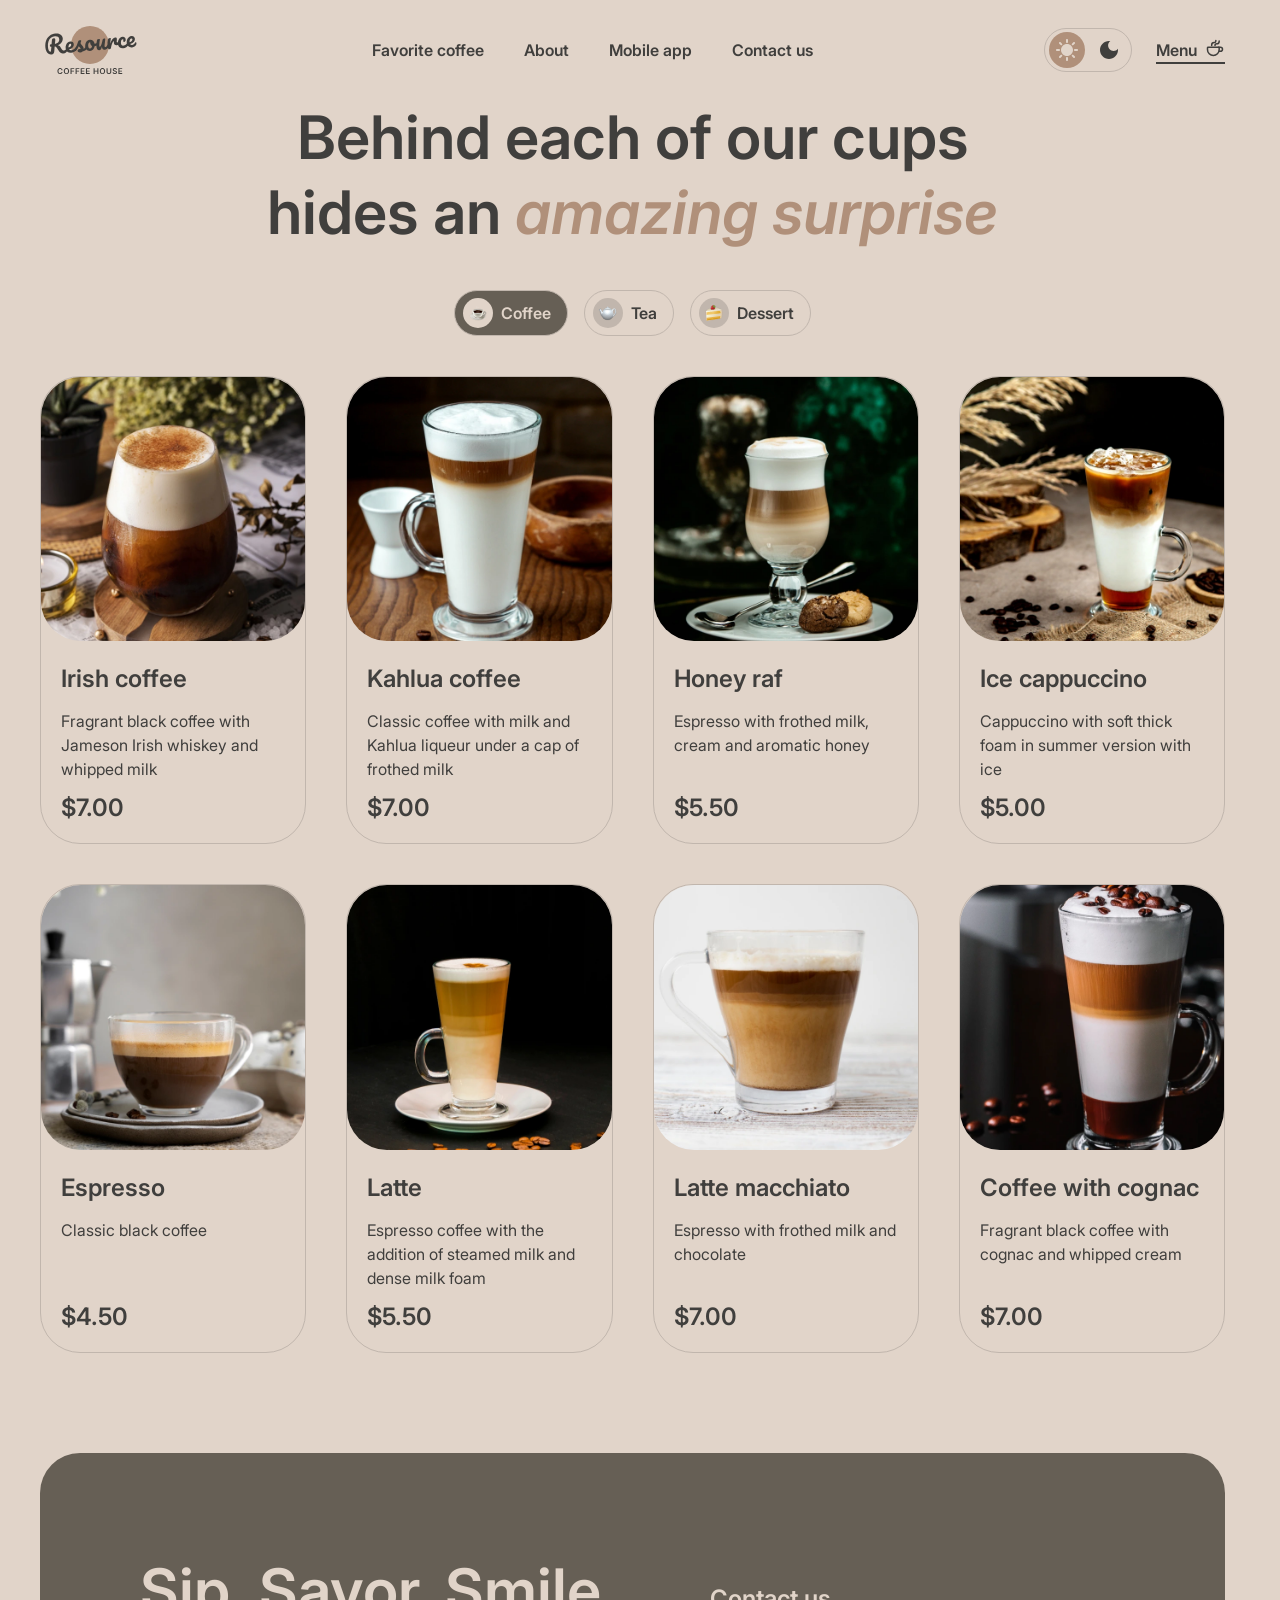
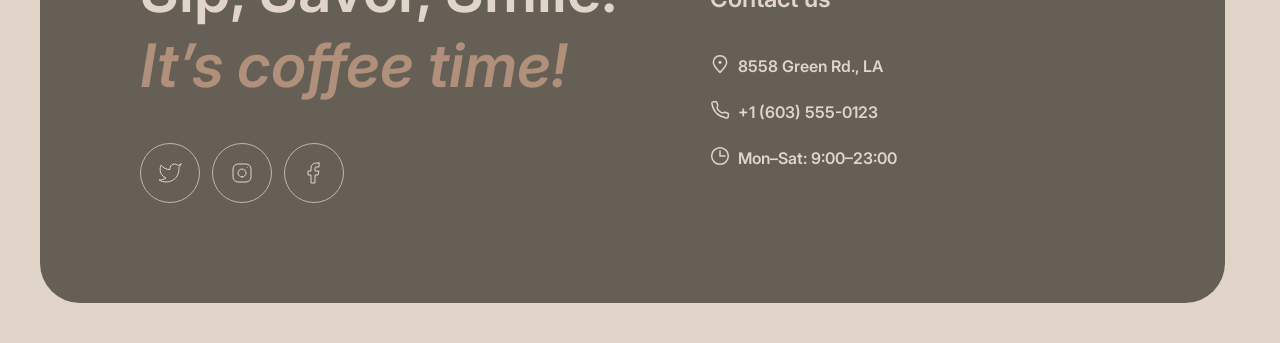
==== menu.html @ 597b16e3 "fix: fix the validator errors" ====
<!doctype html>
<html lang="en">
  <head>
    <meta charset="UTF-8" />
    <meta name="viewport" content="width=device-width, initial-scale=1.0" />
    <link rel="icon" href="images/favicon.svg">
    <link rel="stylesheet" href="css/styles.css" />
    <title>Coffee House</title>
    <script>
      if (localStorage.getItem("theme") === "dark") {
        document.documentElement.setAttribute("data-theme", "dark");
      }
    </script>
  </head>
  <body>
    <header class="header">
      <div class="header__inner container">
        <a class="header__logo-link logo" href="index.html">
          <img
            class="logo__img"
            src="images/logo.svg"
            alt="Coffee House Logo"
          />
          <img
            class="logo__img logo__img--dark"
            src="images/logo-dark.svg"
            alt="Coffee House Logo"
          />
        </a>
        <nav class="header__menu hidden-tablet">
          <ul class="header__menu-list">
            <li class="header__menu-item">
              <a class="header__menu-link" href="index.html#favorite-coffee"
                >Favorite coffee</a
              >
            </li>
            <li class="header__menu-item">
              <a class="header__menu-link" href="index.html#about">About</a>
            </li>
            <li class="header__menu-item">
              <a class="header__menu-link" href="index.html#mobile-app"
                >Mobile app</a
              >
            </li>
            <li class="header__menu-item">
              <a class="header__menu-link" href="index.html#contacts"
                >Contact us</a
              >
            </li>
          </ul>
        </nav>
        <div class="header__actions">
          <button
            class="header__theme-switch theme-switch"
            type="button"
            aria-label="Switch the color theme"
          >
            <span
              class="theme-switch__icon-wrapper theme-switch__icon-wrapper--sun"
            >
              <svg
                class="theme-switch__icon theme-switch__icon--sun"
                width="22"
                height="22"
                viewBox="0 0 22 22"
                fill="none"
              >
                <path
                  d="M10 3V1C10 0.45 10.45 0 11 0C11.55 0 12 0.45 12 1V3C12 3.55 11.55 4 11 4C10.45 4 10 3.55 10 3ZM17.36 6.05L18.77 4.63C19.16 4.24 19.16 3.61 18.77 3.22C18.38 2.83 17.75 2.83 17.36 3.22L15.95 4.64C15.56 5.03 15.56 5.66 15.95 6.05C16.34 6.44 16.97 6.44 17.36 6.05ZM21 10H19C18.45 10 18 10.45 18 11C18 11.55 18.45 12 19 12H21C21.55 12 22 11.55 22 11C22 10.45 21.55 10 21 10ZM11 18C10.45 18 10 18.45 10 19V21C10 21.55 10.45 22 11 22C11.55 22 12 21.55 12 21V19C12 18.45 11.55 18 11 18ZM4.64 6.05L3.22 4.64C2.83 4.25 2.83 3.61 3.22 3.23C3.61 2.85 4.25 2.84 4.63 3.23L6.04 4.64C6.43 5.03 6.43 5.67 6.04 6.05C5.65 6.43 5.02 6.44 4.64 6.05ZM15.95 15.95C15.56 16.34 15.56 16.98 15.95 17.36L17.36 18.77C17.75 19.16 18.39 19.16 18.77 18.77C19.16 18.38 19.16 17.74 18.77 17.36L17.36 15.95C16.98 15.56 16.34 15.56 15.95 15.95ZM1 12H3C3.55 12 4 11.55 4 11C4 10.45 3.55 10 3 10H1C0.45 10 0 10.45 0 11C0 11.55 0.45 12 1 12ZM4.64 18.78L6.05 17.37C6.44 16.98 6.44 16.34 6.05 15.96C5.66 15.58 5.02 15.57 4.64 15.96L3.23 17.37C2.84 17.76 2.84 18.4 3.23 18.78C3.61 19.17 4.25 19.17 4.64 18.78ZM11 5C7.69 5 5 7.69 5 11C5 14.31 7.69 17 11 17C14.31 17 17 14.31 17 11C17 7.69 14.31 5 11 5Z"
                  fill="#E1D4C9"
                />
              </svg>
            </span>
            <span
              class="theme-switch__icon-wrapper theme-switch__icon-wrapper--moon"
            >
              <svg
                class="theme-switch__icon theme-switch__icon--moon"
                width="18"
                height="18"
                viewBox="0 0 18 18"
                fill="none"
              >
                <path
                  d="M9 0C4.03 0 0 4.03 0 9C0 13.97 4.03 18 9 18C13.97 18 18 13.97 18 9C18 8.54 17.96 8.08 17.9 7.64C16.92 9.01 15.32 9.9 13.5 9.9C10.52 9.9 8.1 7.48 8.1 4.5C8.1 2.69 8.99 1.08 10.36 0.0999999C9.92 0.0399999 9.46 0 9 0Z"
                  fill="#403F3D"
                />
              </svg>
            </span>
          </button>
          <a
            class="header__menu-item header__menu-item--active header__catalog-link hidden-tablet"
            href="#"
            >Menu
            <svg
              class="header__catalog-icon"
              width="20"
              height="20"
              viewBox="0 0 20 20"
              fill="none"
            >
              <path
                d="M14.167 9.76667V11.6667C14.167 14.8883 11.5553 17.5 8.33366 17.5C5.112 17.5 2.50033 14.8883 2.50033 11.6667V9.76667C2.50033 9.4353 2.76896 9.16667 3.10033 9.16667H13.567C13.8984 9.16667 14.167 9.4353 14.167 9.76667Z"
                stroke="#403F3D"
                stroke-width="1.5"
                stroke-linecap="round"
                stroke-linejoin="round"
              />
              <path
                d="M10.0003 7.50008C10.0003 6.66675 10.5956 5.83341 11.786 5.83341C13.101 5.83341 14.167 4.76743 14.167 3.45246V2.91675"
                stroke="#403F3D"
                stroke-width="1.5"
                stroke-linecap="round"
                stroke-linejoin="round"
              />
              <path
                d="M6.66634 7.5V7.08333C6.66634 5.70262 7.78563 4.58333 9.16634 4.58333C10.0868 4.58333 10.833 3.83714 10.833 2.91667V2.5"
                stroke="#403F3D"
                stroke-width="1.5"
                stroke-linecap="round"
                stroke-linejoin="round"
              />
              <path
                d="M13.333 9.16675H15.4163C16.5669 9.16675 17.4997 10.0995 17.4997 11.2501C17.4997 12.4007 16.5669 13.3334 15.4163 13.3334H14.1663"
                stroke="#403F3D"
                stroke-width="1.5"
                stroke-linecap="round"
                stroke-linejoin="round"
              />
            </svg>
          </a>
          <button
            class="heading__burger-button burger-button visible-tablet"
            type="button"
            onclick="mobileOverlay.showModal()"
            aria-label="Open navigation menu"
          ></button>
        </div>
      </div>
    </header>
    <main class="content">
      <section class="menu">
        <div class="menu__inner container">
          <h1 class="menu__title visually-h2">
            Behind each of our cups hides an
            <span class="title-accent">amazing surprise</span>
          </h1>
          <div class="menu__tabs">
            <ul class="menu__tabs-list">
              <li class="menu__tabs-item">
                <button class="menu__tabs-tab menu__tabs-tab--active">
                  <span class="menu__tabs-tab-image-wrapper">
                    <img
                      src="images/icons/coffee.svg"
                      alt=""
                      width="20"
                      height="20"
                    />
                  </span>
                  Coffee
                </button>
              </li>
              <li class="menu__tabs-item">
                <button class="menu__tabs-tab">
                  <span class="menu__tabs-tab-image-wrapper">
                    <img
                      src="images/icons/teapot.svg"
                      alt=""
                      width="20"
                      height="20"
                    />
                  </span>
                  Tea
                </button>
              </li>
              <li class="menu__tabs-item">
                <button class="menu__tabs-tab">
                  <span class="menu__tabs-tab-image-wrapper">
                    <img
                      src="images/icons/cake.svg"
                      alt=""
                      width="20"
                      height="20"
                    />
                  </span>
                  Dessert
                </button>
              </li>
            </ul>
          </div>
          <div class="menu__catalog">
            <h2 class="visually-hidden">Catalog</h2>
            <ul class="menu__catalog-list">
              <li class="menu__catalog-item">
                <article class="catalog__card card">
                  <div class="card__img-wrapper">
                    <img
                      class="card__image"
                      src="images/catalog/coffee/coffee-1.webp"
                      alt="Irish coffee"
                      width="310"
                      height="310"
                    />
                  </div>
                  <div class="card__content">
                    <h3 class="card__title">Irish coffee</h3>
                    <p class="card__description">
                      Fragrant black coffee with Jameson Irish whiskey and
                      whipped milk
                    </p>
                    <div class="card__price">$7.00</div>
                  </div>
                </article>
              </li>
              <li class="menu__catalog-item">
                <article class="catalog__card card">
                  <div class="card__img-wrapper">
                    <img
                      class="card__image"
                      src="images/catalog/coffee/coffee-2.webp"
                      alt="Kahlua coffee"
                      width="310"
                      height="310"
                    />
                  </div>
                  <div class="card__content">
                    <h3 class="card__title">Kahlua coffee</h3>
                    <p class="card__description">
                      Classic coffee with milk and Kahlua liqueur under a cap of
                      frothed milk
                    </p>
                    <div class="card__price">$7.00</div>
                  </div>
                </article>
              </li>
              <li class="menu__catalog-item">
                <article class="catalog__card card">
                  <div class="card__img-wrapper">
                    <img
                      class="card__image"
                      src="images/catalog/coffee/coffee-3.webp"
                      alt="Honey raf"
                      width="310"
                      height="310"
                    />
                  </div>
                  <div class="card__content">
                    <h3 class="card__title">Honey raf</h3>
                    <p class="card__description">
                      Espresso with frothed milk, cream and aromatic honey
                    </p>
                    <div class="card__price">$5.50</div>
                  </div>
                </article>
              </li>
              <li class="menu__catalog-item">
                <article class="catalog__card card">
                  <div class="card__img-wrapper">
                    <img
                      class="card__image"
                      src="images/catalog/coffee/coffee-4.webp"
                      alt="Ice cappuccino"
                      width="310"
                      height="310"
                    />
                  </div>
                  <div class="card__content">
                    <h3 class="card__title">Ice cappuccino</h3>
                    <p class="card__description">
                      Cappuccino with soft thick foam in summer version with ice
                    </p>
                    <div class="card__price">$5.00</div>
                  </div>
                </article>
              </li>
              <li class="menu__catalog-item">
                <article class="catalog__card card">
                  <div class="card__img-wrapper">
                    <img
                      class="card__image"
                      src="images/catalog/coffee/coffee-5.webp"
                      alt="Espresso"
                      width="310"
                      height="310"
                    />
                  </div>
                  <div class="card__content">
                    <h3 class="card__title">Espresso</h3>
                    <p class="card__description">Classic black coffee</p>
                    <div class="card__price">$4.50</div>
                  </div>
                </article>
              </li>
              <li class="menu__catalog-item">
                <article class="catalog__card card">
                  <div class="card__img-wrapper">
                    <img
                      class="card__image"
                      src="images/catalog/coffee/coffee-6.webp"
                      alt="Latte"
                      width="310"
                      height="310"
                    />
                  </div>
                  <div class="card__content">
                    <h3 class="card__title">Latte</h3>
                    <p class="card__description">
                      Espresso coffee with the addition of steamed milk and
                      dense milk foam
                    </p>
                    <div class="card__price">$5.50</div>
                  </div>
                </article>
              </li>
              <li class="menu__catalog-item">
                <article class="catalog__card card">
                  <div class="card__img-wrapper">
                    <img
                      class="card__image"
                      src="images/catalog/coffee/coffee-7.webp"
                      alt="Latte macchiato"
                      width="310"
                      height="310"
                    />
                  </div>
                  <div class="card__content">
                    <h3 class="card__title">Latte macchiato</h3>
                    <p class="card__description">
                      Espresso with frothed milk and chocolate
                    </p>
                    <div class="card__price">$7.00</div>
                  </div>
                </article>
              </li>
              <li class="menu__catalog-item">
                <article class="catalog__card card">
                  <div class="card__img-wrapper">
                    <img
                      class="card__image"
                      src="images/catalog/coffee/coffee-8.webp"
                      alt="Coffee with cognac"
                      width="310"
                      height="310"
                    />
                  </div>
                  <div class="card__content">
                    <h3 class="card__title">Coffee with cognac</h3>
                    <p class="card__description">
                      Fragrant black coffee with cognac and whipped cream
                    </p>
                    <div class="card__price">$7.00</div>
                  </div>
                </article>
              </li>
            </ul>
            <button class="menu__catalog-refresh visible-tablet">
              <svg width="24" height="24" viewBox="0 0 24 24" fill="none">
                <path
                  d="M21.8883 13.5C21.1645 18.3113 17.013 22 12 22C6.47715 22 2 17.5228 2 12C2 6.47715 6.47715 2 12 2C16.1006 2 19.6248 4.46819 21.1679 8"
                  stroke="#403F3D"
                  stroke-linecap="round"
                  stroke-linejoin="round"
                />
                <path
                  d="M17 8H21.4C21.7314 8 22 7.73137 22 7.4V3"
                  stroke="#403F3D"
                  stroke-linecap="round"
                  stroke-linejoin="round"
                />
              </svg>
            </button>
          </div>
        </div>
      </section>
    </main>
    <footer class="footer" id="contacts">
      <div class="container">
        <div class="footer__inner">
          <div class="footer__body">
            <h2 class="footer__title">
              Sip, Savor, Smile.
              <span class="footer__title--accent">It’s coffee time!</span>
            </h2>
            <div class="footer__socials">
              <ul class="footer__socials-list">
                <li class="footer__socials-item">
                  <a class="footer__socials-link" href="#" aria-label="Twitter">
                    <svg width="24" height="24" viewBox="0 0 24 24" fill="none">
                      <path
                        d="M23 3.01006C23 3.01006 20.9821 4.20217 19.86 4.54006C19.2577 3.84757 18.4573 3.35675 17.567 3.13398C16.6767 2.91122 15.7395 2.96725 14.8821 3.29451C14.0247 3.62177 13.2884 4.20446 12.773 4.96377C12.2575 5.72309 11.9877 6.62239 12 7.54006V8.54006C10.2426 8.58562 8.50127 8.19587 6.93101 7.4055C5.36074 6.61513 4.01032 5.44869 3 4.01006C3 4.01006 -1 13.0101 8 17.0101C5.94053 18.408 3.48716 19.109 1 19.0101C10 24.0101 21 19.0101 21 7.51006C20.9991 7.23151 20.9723 6.95365 20.92 6.68006C21.9406 5.67355 23 3.01006 23 3.01006Z"
                        stroke="#E1D4C9"
                        stroke-linecap="round"
                        stroke-linejoin="round"
                      />
                    </svg>
                  </a>
                </li>
                <li class="footer__socials-item">
                  <a
                    class="footer__socials-link"
                    href="#"
                    aria-label="Instagramm"
                  >
                    <svg width="24" height="24" viewBox="0 0 24 24" fill="none">
                      <path
                        d="M12 16C14.2091 16 16 14.2091 16 12C16 9.79086 14.2091 8 12 8C9.79086 8 8 9.79086 8 12C8 14.2091 9.79086 16 12 16Z"
                        stroke="#E1D4C9"
                        stroke-linecap="round"
                        stroke-linejoin="round"
                      />
                      <path
                        d="M3 16V8C3 5.23858 5.23858 3 8 3H16C18.7614 3 21 5.23858 21 8V16C21 18.7614 18.7614 21 16 21H8C5.23858 21 3 18.7614 3 16Z"
                        stroke="#E1D4C9"
                      />
                      <path
                        d="M17.5 6.51L17.51 6.49889"
                        stroke="#E1D4C9"
                        stroke-linecap="round"
                        stroke-linejoin="round"
                      />
                    </svg>
                  </a>
                </li>
                <li class="footer__socials-item">
                  <a
                    class="footer__socials-link"
                    href="#"
                    aria-label="Facebook"
                  >
                    <svg width="24" height="24" viewBox="0 0 24 24" fill="none">
                      <path
                        d="M17 2H14C12.6739 2 11.4021 2.52678 10.4645 3.46447C9.52678 4.40215 9 5.67392 9 7V10H6V14H9V22H13V14H16L17 10H13V7C13 6.73478 13.1054 6.48043 13.2929 6.29289C13.4804 6.10536 13.7348 6 14 6H17V2Z"
                        stroke="#E1D4C9"
                        stroke-linecap="round"
                        stroke-linejoin="round"
                      />
                    </svg>
                  </a>
                </li>
              </ul>
            </div>
          </div>
          <div class="footer__contacts">
            <h2 class="footer__contacts-text">Contact us</h2>
            <address class="footer__contacts-adress">
              <ul class="footer__contacts-list">
                <li class="footer__contacts-item">
                  <a href="#" class="footer__contacts-link" target="_blank">
                    <svg width="20" height="20" viewBox="0 0 20 20" fill="none">
                      <path
                        d="M16.6663 8.33329C16.6663 12.0152 9.99967 18.3333 9.99967 18.3333C9.99967 18.3333 3.33301 12.0152 3.33301 8.33329C3.33301 4.65139 6.31778 1.66663 9.99967 1.66663C13.6816 1.66663 16.6663 4.65139 16.6663 8.33329Z"
                        stroke="#E1D4C9"
                        stroke-width="1.5"
                      />
                      <path
                        d="M10.0003 9.16667C10.4606 9.16667 10.8337 8.79357 10.8337 8.33333C10.8337 7.8731 10.4606 7.5 10.0003 7.5C9.54009 7.5 9.16699 7.8731 9.16699 8.33333C9.16699 8.79357 9.54009 9.16667 10.0003 9.16667Z"
                        fill="#E1D4C9"
                        stroke="#E1D4C9"
                        stroke-width="1.5"
                        stroke-linecap="round"
                        stroke-linejoin="round"
                      />
                    </svg>
                    <span>8558 Green Rd., LA</span>
                  </a>
                </li>
                <li class="footer__contacts-item">
                  <a href="telto:+16035550123" class="footer__contacts-link">
                    <svg width="20" height="20" viewBox="0 0 20 20" fill="none">
                      <path
                        d="M15.0984 12.2516L11.6665 12.9166C9.34845 11.7531 7.91654 10.4166 7.08321 8.33329L7.72483 4.89154L6.51197 1.66663L3.72946 1.66663C2.60191 1.66663 1.71466 2.59958 1.90108 3.71161C2.29888 6.08454 3.37231 10.0391 6.24987 12.9166C9.27338 15.9401 13.5661 17.3318 16.1378 17.9288C17.299 18.1983 18.3332 17.2908 18.3332 16.0988L18.3332 13.4843L15.0984 12.2516Z"
                        stroke="#E1D4C9"
                        stroke-width="1.5"
                        stroke-linecap="round"
                        stroke-linejoin="round"
                      />
                    </svg>
                    <span>+1 (603) 555-0123</span>
                  </a>
                </li>
                <li class="footer__contacts-item">
                  <div class="footer__contacts-shedule">
                    <svg width="20" height="20" viewBox="0 0 20 20" fill="none">
                      <g clip-path="url(#clip0_217_1736)">
                        <path
                          d="M10 5L10 10L15 10"
                          stroke="#E1D4C9"
                          stroke-width="1.5"
                          stroke-linecap="round"
                          stroke-linejoin="round"
                        />
                        <path
                          d="M10.0003 18.3333C14.6027 18.3333 18.3337 14.6023 18.3337 9.99996C18.3337 5.39759 14.6027 1.66663 10.0003 1.66663C5.39795 1.66663 1.66699 5.39759 1.66699 9.99996C1.66699 14.6023 5.39795 18.3333 10.0003 18.3333Z"
                          stroke="#E1D4C9"
                          stroke-width="1.5"
                          stroke-linecap="round"
                          stroke-linejoin="round"
                        />
                      </g>
                      <defs>
                        <clipPath id="clip0_217_1736">
                          <rect width="20" height="20" fill="white" />
                        </clipPath>
                      </defs>
                    </svg>
                    <time datetime="Mo-Sa 9:00-23:00">Mon–Sat: 9:00–23:00</time>
                  </div>
                </li>
              </ul>
            </address>
          </div>
        </div>
      </div>
    </footer>
    <dialog class="mobile-overlay visible-tablet" id="mobileOverlay">
      <header class="mobile-overlay__header">
        <a class="mobile-overlay__logo-link logo" href="#">
          <img
            class="logo__img"
            src="images/logo.svg"
            alt="Coffee House Logo"
          />
          <img
            class="logo__img logo__img--dark"
            src="images/logo-dark.svg"
            alt="Coffee House Logo"
          />
        </a>
        <div class="mobile-overlay__actions">
          <button
            class="mobile-overlay__theme-switch theme-switch"
            type="button"
            aria-label="Switch the color theme"
          >
            <span
              class="theme-switch__icon-wrapper theme-switch__icon-wrapper--sun"
            >
              <svg
                class="theme-switch__icon theme-switch__icon--sun"
                width="22"
                height="22"
                viewBox="0 0 22 22"
                fill="none"
              >
                <path
                  d="M10 3V1C10 0.45 10.45 0 11 0C11.55 0 12 0.45 12 1V3C12 3.55 11.55 4 11 4C10.45 4 10 3.55 10 3ZM17.36 6.05L18.77 4.63C19.16 4.24 19.16 3.61 18.77 3.22C18.38 2.83 17.75 2.83 17.36 3.22L15.95 4.64C15.56 5.03 15.56 5.66 15.95 6.05C16.34 6.44 16.97 6.44 17.36 6.05ZM21 10H19C18.45 10 18 10.45 18 11C18 11.55 18.45 12 19 12H21C21.55 12 22 11.55 22 11C22 10.45 21.55 10 21 10ZM11 18C10.45 18 10 18.45 10 19V21C10 21.55 10.45 22 11 22C11.55 22 12 21.55 12 21V19C12 18.45 11.55 18 11 18ZM4.64 6.05L3.22 4.64C2.83 4.25 2.83 3.61 3.22 3.23C3.61 2.85 4.25 2.84 4.63 3.23L6.04 4.64C6.43 5.03 6.43 5.67 6.04 6.05C5.65 6.43 5.02 6.44 4.64 6.05ZM15.95 15.95C15.56 16.34 15.56 16.98 15.95 17.36L17.36 18.77C17.75 19.16 18.39 19.16 18.77 18.77C19.16 18.38 19.16 17.74 18.77 17.36L17.36 15.95C16.98 15.56 16.34 15.56 15.95 15.95ZM1 12H3C3.55 12 4 11.55 4 11C4 10.45 3.55 10 3 10H1C0.45 10 0 10.45 0 11C0 11.55 0.45 12 1 12ZM4.64 18.78L6.05 17.37C6.44 16.98 6.44 16.34 6.05 15.96C5.66 15.58 5.02 15.57 4.64 15.96L3.23 17.37C2.84 17.76 2.84 18.4 3.23 18.78C3.61 19.17 4.25 19.17 4.64 18.78ZM11 5C7.69 5 5 7.69 5 11C5 14.31 7.69 17 11 17C14.31 17 17 14.31 17 11C17 7.69 14.31 5 11 5Z"
                  fill="#E1D4C9"
                />
              </svg>
            </span>
            <span
              class="theme-switch__icon-wrapper theme-switch__icon-wrapper--moon"
            >
              <svg
                class="theme-switch__icon theme-switch__icon--moon"
                width="18"
                height="18"
                viewBox="0 0 18 18"
                fill="none"
              >
                <path
                  d="M9 0C4.03 0 0 4.03 0 9C0 13.97 4.03 18 9 18C13.97 18 18 13.97 18 9C18 8.54 17.96 8.08 17.9 7.64C16.92 9.01 15.32 9.9 13.5 9.9C10.52 9.9 8.1 7.48 8.1 4.5C8.1 2.69 8.99 1.08 10.36 0.0999999C9.92 0.0399999 9.46 0 9 0Z"
                  fill="#403F3D"
                />
              </svg>
            </span>
          </button>
          <form class="mobile-overlay__close-button-wrapper" method="dialog">
            <button
              class="mobile-overlay__close-button"
              type="submit"
              aria-label="Close navigation menu"
            ></button>
          </form>
        </div>
      </header>
      <div class="mobile-overlay__body">
        <nav class="mobile-overlay__menu">
          <ul class="mobile-overlay__menu-list">
            <li class="mobile-overlay__menu-item">
              <a class="mobile-overlay__menu-link" href="#favorite-coffee"
                >Favorite coffee</a
              >
            </li>
            <li class="mobile-overlay__menu-item">
              <a class="mobile-overlay__menu-link" href="#about">About</a>
            </li>
            <li class="mobile-overlay__menu-item">
              <a class="mobile-overlay__menu-link" href="#mobile-app"
                >Mobile app</a
              >
            </li>
            <li class="mobile-overlay__menu-item">
              <a class="mobile-overlay__menu-link" href="#contacts"
                >Contact us</a
              >
            </li>
            <li class="mobile-overlay__menu-item">
              <a class="mobile-overlay__menu-link" href="menu.html"
                >Menu
                <svg width="40" height="40" viewBox="0 0 40 40" fill="none">
                  <path
                    d="M28.3335 18.9333V25C28.3335 30.5228 23.8563 35 18.3335 35H15.0002C9.47731 35 5.00016 30.5228 5.00016 25V18.9333C5.00016 18.602 5.26879 18.3333 5.60016 18.3333H27.7335C28.0649 18.3333 28.3335 18.602 28.3335 18.9333Z"
                    stroke="#403F3D"
                    stroke-width="2"
                    stroke-linecap="round"
                    stroke-linejoin="round"
                  />
                  <path
                    d="M20.0002 15C20.0002 13.3334 21.1906 11.6667 23.5716 11.6667C24.0921 11.6667 24.7139 11.6667 25.3335 11.6667C26.9904 11.6667 28.3335 10.3236 28.3335 8.66671V5.83337"
                    stroke="#403F3D"
                    stroke-width="2"
                    stroke-linecap="round"
                    stroke-linejoin="round"
                  />
                  <path
                    d="M13.3332 15V12.1667C13.3332 10.5098 14.6763 9.16667 16.3332 9.16667H19.6665C20.7711 9.16667 21.6665 8.27124 21.6665 7.16667V5"
                    stroke="#403F3D"
                    stroke-width="2"
                    stroke-linecap="round"
                    stroke-linejoin="round"
                  />
                  <path
                    d="M26.6665 18.3334H30.8332C33.1344 18.3334 34.9998 20.1989 34.9998 22.5C34.9998 24.8012 33.1344 26.6667 30.8332 26.6667H28.3332"
                    stroke="#403F3D"
                    stroke-width="2"
                    stroke-linecap="round"
                    stroke-linejoin="round"
                  />
                </svg>
              </a>
            </li>
          </ul>
        </nav>
      </div>
    </dialog>
    <script src="index.js"></script>
  </body>
</html>
---- css/styles.css ----
@charset "UTF-8";
/**
  Нормализация блочной модели
 */
*,
::before,
::after {
  box-sizing: border-box;
}

/**
  Убираем внутренние отступы слева тегам списков,
  у которых есть атрибут class
 */
:where(ul, ol):where([class]) {
  padding-left: 0;
}

/**
  Убираем внешние отступы body и двум другим тегам,
  у которых есть атрибут class
 */
body,
:where(blockquote, figure, fieldset):where([class]) {
  margin: 0;
}

/**
  Убираем внешние отступы вертикали нужным тегам,
  у которых есть атрибут class
 */
:where(h1, h2, h3, h4, h5, h6, p, ul, ol, dl):where([class]) {
  margin-block: 0;
}

:where(dd[class]) {
  margin-left: 0;
}

:where(fieldset[class]) {
  padding: 0;
  border: none;
}

/**
  Убираем стандартный маркер маркированному списку,
  у которого есть атрибут class
 */
:where(ul[class]) {
  list-style: none;
}

:where(address[class]) {
  font-style: normal;
}

/**
  Обнуляем вертикальные внешние отступы параграфа,
  объявляем локальную переменную для внешнего отступа вниз,
  чтобы избежать взаимодействие с более сложным селектором
 */
p {
  --paragraphMarginBottom: 24px;
  margin-block: 0;
}

/**
  Внешний отступ вниз для параграфа без атрибута class,
  который расположен не последним среди своих соседних элементов
 */
p:where(:not([class]):not(:last-child)) {
  margin-bottom: var(--paragraphMarginBottom);
}

/**
  Упрощаем работу с изображениями и видео
 */
img,
video {
  display: block;
  max-width: 100%;
  height: auto;
}

/**
  Наследуем свойства шрифт для полей ввода
 */
input,
textarea,
select,
button {
  font: inherit;
}

html {
  /**
    Пригодится в большинстве ситуаций
    (когда, например, нужно будет "прижать" футер к низу сайта)
   */
  height: 100%;
  /**
    Убираем скачок интерфейса по горизонтали
    при появлении / исчезновении скроллбара
   */
  scrollbar-gutter: stable;
  /**
    Плавный скролл
   */
  scroll-behavior: smooth;
}

body {
  /**
    Пригодится в большинстве ситуаций
    (когда, например, нужно будет "прижать" футер к низу сайта)
   */
  min-height: 100%;
  /**
    Унифицированный интерлиньяж
   */
  line-height: 1.5;
}

/**
  Нормализация высоты элемента ссылки при его инспектировании в DevTools
 */
a:where([class]) {
  display: inline-flex;
}

/**
  Курсор-рука при наведении на элемент
 */
button,
label {
  cursor: pointer;
}

/**
  Убирает серую подсветку при тапе на мобильных устройствах (iOS/Android)
 */
button {
  -webkit-tap-highlight-color: transparent;
}

/**
  Приводим к единому цвету svg-элементы
  (за исключением тех, у которых уже указан
  атрибут fill со значением 'none' или начинается с 'url')
 */
:where([fill]:not([fill=none], [fill^=url])) {
  fill: currentColor;
}

/**
  Приводим к единому цвету svg-элементы
  (за исключением тех, у которых уже указан
  атрибут stroke со значением 'none')
 */
:where([stroke]:not([stroke=none], [stroke^=url])) {
  stroke: currentColor;
}

/**
  Чиним баг задержки смены цвета при взаимодействии с svg-элементами
 */
svg * {
  transition-property: fill, stroke;
}

/**
  Приведение рамок таблиц в классический 'collapse' вид
 */
:where(table) {
  border-collapse: collapse;
  border-color: currentColor;
}

/**
  Удаляем все анимации и переходы для людей,
  которые предпочитают их не использовать
 */
@media (prefers-reduced-motion: reduce) {
  *,
  ::before,
  ::after {
    animation-duration: 0.01ms !important;
    animation-iteration-count: 1 !important;
    transition-duration: 0.01ms !important;
    scroll-behavior: auto !important;
  }
}
@font-face {
  font-family: "Inter";
  src: url(../fonts/Inter_24pt-Regular.woff2) format(woff2);
  font-weight: 400;
  font-style: normal;
  font-display: swap;
}
@font-face {
  font-family: "Inter";
  src: url(../fonts/Inter_24pt-SemiBold.woff2) format(woff2);
  font-weight: 600;
  font-style: normal;
  font-display: swap;
}
@font-face {
  font-family: "Inter";
  src: url(../fonts/Inter_24pt-SemiBoldItalic.woff2) format(woff2);
  font-weight: 600;
  font-style: italic;
}
:root {
  --text-primary: #403f3d;
  --text-inverse: #E1D4C9;
  --text-accent: #B0907A;
  --background-page: #e1d4c9;
  --background-container: #665f55;
  --background-overlay: rgba(64, 63, 61, 0.8);
  --border-primary: #c1b6ad;
  --border-inverse: #665f55;
  --font-family-base: "Inter", sans-serif;
  --container-width: 90rem;
  --container-padding-x: 2.5rem;
  --section-padding-y: 6.25rem;
  --transition-duration: 0.2s;
}
@media (max-width: 48rem) {
  :root {
    --container-padding-x: 1rem;
  }
}

:root[data-theme=dark] {
  --text-primary: #e1d4c9;
  --text-inverse: #e1d4c9;
  --text-accent: #b0907a;
  --background-page: #292826;
  --background-container: #403f3d;
  --background-overlay: rgba(41, 40, 38, 0.8);
  --border-primary: #665f55;
  --border-inverse: #c1b6ad;
}

body {
  font-family: var(--font-family-base);
  font-size: 1rem;
  font-weight: 400;
  line-height: 1.5;
  color: var(--text-primary);
  background-color: var(--background-page);
}

button,
a,
input,
textarea,
svg * {
  transition-duration: var(--transition-duration);
}

a,
button {
  font-weight: 600;
}

a {
  color: inherit;
  text-decoration: none;
}

h1,
h2,
h3 {
  font-weight: 600;
}

h1 {
  font-size: 4.5rem;
  line-height: 105%;
}
@media (max-width: 48rem) {
  h1 {
    font-size: clamp(2.625rem, 0.7886597938rem + 7.7319587629vw, 4.5rem);
    line-height: 115%;
  }
}

h2 {
  font-size: 3.75rem;
  line-height: 125%;
}
@media (max-width: 48rem) {
  h2 {
    font-size: clamp(2rem, 0.2860824742rem + 7.2164948454vw, 3.75rem);
  }
}

h3 {
  font-size: 1.5rem;
}

.title-accent {
  font-style: italic;
  color: var(--text-accent);
}

.price {
  font-weight: 600;
  font-size: 24px;
  line-height: 125%;
  color: var(--text-primary);
}

.visually-h2 {
  font-size: 3.75rem;
  line-height: 125%;
}
@media (max-width: 48rem) {
  .visually-h2 {
    font-size: clamp(2rem, 0.2860824742rem + 7.2164948454vw, 3.75rem);
  }
}

.container {
  max-width: var(--container-width);
  padding-inline: var(--container-padding-x);
  margin-inline: auto;
}

.visually-hidden {
  position: absolute !important;
  width: 1px !important;
  height: 1px !important;
  margin: -1px !important;
  border: 0 !important;
  padding: 0 !important;
  white-space: nowrap !important;
  clip-path: inset(100%) !important;
  clip: rect(0 0 0 0) !important;
  overflow: hidden !important;
}

@media (max-width: 63.9375rem) {
  .hidden-tablet {
    display: none !important;
  }
}

@media (min-width: 64rem) {
  .visible-tablet {
    display: none !important;
  }
}

@media (max-width: 48rem) {
  .hidden-mobile {
    display: none !important;
  }
}

.logo__img--dark {
  display: none;
}
:root[data-theme=dark] .logo__img {
  display: none;
}
:root[data-theme=dark] .logo__img--dark {
  display: block;
}

.theme-switch {
  width: 5.5rem;
  height: 2.75rem;
  display: flex;
  justify-content: space-between;
  align-items: center;
  border: 1px solid var(--border-primary);
  border-radius: 100px;
  padding: 4px;
  background-color: var(--background-page);
}
.theme-switch__icon-wrapper {
  display: inline-flex;
  justify-content: center;
  align-items: center;
  width: 2.25rem;
  aspect-ratio: 1;
  border-radius: 50%;
  transition-duration: var(--transition-duration);
}
.theme-switch__icon-wrapper--sun {
  background-color: var(--text-accent);
  color: var(--text-inverse);
}
.theme-switch__icon-wrapper--moon {
  background-color: transparent;
  color: var(--text-primary);
}
@media (hover: hover) {
  .theme-switch:hover .theme-switch__icon-wrapper--moon {
    background-color: var(--border-inverse);
    color: var(--text-inverse);
  }
}
@media (hover: none) {
  .theme-switch:active .theme-switch__icon-wrapper--moon {
    background-color: var(--border-inverse);
    color: var(--text-inverse);
  }
}
:root[data-theme=dark] .theme-switch__icon-wrapper--sun {
  background-color: transparent;
}
:root[data-theme=dark] .theme-switch__icon-wrapper--moon {
  background-color: var(--text-accent);
}
@media (hover: hover) {
  :root[data-theme=dark] .theme-switch:hover .theme-switch__icon-wrapper--sun {
    background-color: var(--border-inverse);
    color: var(--background-overlay);
  }
  :root[data-theme=dark] .theme-switch:hover .theme-switch__icon-wrapper--moon {
    background-color: var(--text-accent);
  }
}
@media (hover: none) {
  :root[data-theme=dark] .theme-switch:active .theme-switch__icon-wrapper--sun {
    background-color: var(--border-inverse);
    color: var(--background-overlay);
  }
  :root[data-theme=dark] .theme-switch:active .theme-switch__icon-wrapper--moon {
    background-color: var(--text-accent);
  }
}

.burger-button {
  position: relative;
  width: 2.75rem;
  aspect-ratio: 1;
  border: 1px solid var(--background-container);
  border-radius: 50%;
  background-color: transparent;
}
.burger-button::before, .burger-button::after {
  content: "";
  position: absolute;
  left: 50%;
  transform: translateX(-50%);
  width: 1.125rem;
  height: 2px;
  background-color: var(--text-primary);
  border-radius: 5px;
}
.burger-button::before {
  top: 1rem;
}
.burger-button::after {
  bottom: 1rem;
}

.header {
  padding-bottom: 1.25rem;
}
.header__inner {
  padding-top: 1.25rem;
  display: flex;
  justify-content: space-between;
  align-items: center;
  -moz-column-gap: 2.5rem;
       column-gap: 2.5rem;
}
.header__menu-list {
  display: flex;
  align-items: center;
  -moz-column-gap: 2.5rem;
       column-gap: 2.5rem;
}
.header__menu-item {
  position: relative;
}
.header__menu-item::before {
  content: "";
  position: absolute;
  bottom: -2px;
  left: 0;
  height: 2px;
  width: 0%;
  background-color: currentColor;
  transition-duration: var(--transition-duration);
}
@media (hover: hover) {
  .header__menu-item:hover::before {
    width: 100%;
  }
}
@media (hover: none) {
  .header__menu-item:active::before {
    width: 100%;
  }
}
.header__menu-item--active::before {
  width: 100%;
}
.header__actions {
  display: flex;
  align-items: center;
  -moz-column-gap: 1.5rem;
       column-gap: 1.5rem;
}
.header__catalog-link {
  display: inline-flex;
  align-items: flex-start;
  -moz-column-gap: 0.5rem;
       column-gap: 0.5rem;
}

.mobile-overlay {
  margin: 0;
  padding: 1.25rem var(--container-padding-x);
  border: none;
  max-width: 100%;
  max-height: 100%;
  width: 100%;
  height: 100%;
  background-color: var(--background-page);
}
.mobile-overlay__header {
  display: flex;
  align-items: center;
  justify-content: space-between;
}
.mobile-overlay__actions {
  display: inline-flex;
  align-items: center;
  -moz-column-gap: 1.5rem;
       column-gap: 1.5rem;
}
.mobile-overlay__close-button-wrapper {
  display: inline-flex;
}
.mobile-overlay__close-button {
  position: relative;
  width: 2.75rem;
  aspect-ratio: 1;
  border: 1px solid var(--background-container);
  border-radius: 50%;
  background-color: transparent;
}
.mobile-overlay__close-button::before, .mobile-overlay__close-button::after {
  position: absolute;
  top: 50%;
  left: 50%;
  translate: -50% -50%;
  content: "";
  width: 1.125rem;
  height: 2px;
  border-radius: 5px;
  background-color: var(--text-primary);
}
.mobile-overlay__close-button::before {
  rotate: 45deg;
}
.mobile-overlay__close-button::after {
  rotate: -45deg;
}
.mobile-overlay__menu-list {
  height: 80vh;
  display: flex;
  flex-direction: column;
  justify-content: center;
  align-items: center;
  row-gap: 3.75rem;
}
.mobile-overlay__menu-item:last-child {
  padding-top: 2.5rem;
}
.mobile-overlay__menu-item:last-child a {
  display: inline-flex;
  align-items: center;
  -moz-column-gap: 1rem;
       column-gap: 1rem;
}
.mobile-overlay__menu-link {
  font-weight: 600;
  font-size: 32px;
  line-height: 125%;
  text-align: center;
  color: var(--text-primary);
}

.card {
  height: 100%;
  display: flex;
  flex-direction: column;
  border: 1px solid var(--border-primary);
  border-radius: 40px;
}
.card__img-wrapper {
  border-radius: 2.5rem;
  overflow: hidden;
}
.card__image {
  scale: 110%;
  -o-object-fit: cover;
     object-fit: cover;
  transition-duration: var(--transition-duration);
}
.card__content {
  flex-grow: 1;
  max-width: 16.875rem;
  padding: 1.25rem;
  display: flex;
  flex-direction: column;
  align-items: start;
  row-gap: 0.75rem;
}
.card__price {
  margin-top: auto;
  font-weight: 600;
  font-size: 24px;
  line-height: 125%;
}
@media (hover: hover) {
  .card:hover .card__image {
    scale: 100%;
  }
}
@media (hover: none) {
  .card:active .card__image {
    scale: 100%;
  }
}

.hero {
  margin-bottom: var(--section-padding-y);
}
.hero__inner {
  position: relative;
  max-width: 85rem;
  height: 40.25rem;
  padding: 6.25rem;
}
@media (max-width: 63.9375rem) {
  .hero__inner {
    padding-inline: 3.75rem 0;
  }
}
@media (max-width: 48rem) {
  .hero__inner {
    height: 34.5rem;
    padding: 3.75rem 1rem;
  }
}
.hero__content {
  max-width: 33.125rem;
  display: flex;
  flex-direction: column;
  row-gap: 2.5rem;
  align-items: start;
}
.hero__content-title {
  font-style: italic;
  color: var(--text-inverse);
}
.hero__content-accent-word {
  color: var(--text-accent);
}
.hero__content-description {
  color: var(--text-inverse);
}
.hero__button {
  display: inline-flex;
  justify-content: center;
  align-items: center;
  min-width: 12.5rem;
  min-height: 4rem;
  background-color: var(--text-inverse);
  border-radius: 100px;
  color: #2d2d2d;
}
.hero__video {
  position: absolute;
  max-width: 100%;
  height: 100%;
  -o-object-fit: cover;
     object-fit: cover;
  top: 0;
  left: 0;
  z-index: -2;
  border-radius: 40px;
}

.slider {
  margin-bottom: var(--section-padding-y);
}
.slider__inner {
  display: flex;
  flex-direction: column;
  align-items: center;
  row-gap: 2.5rem;
  text-align: center;
}
.slider__row {
  width: 100%;
  display: flex;
  justify-content: space-between;
  align-items: center;
  align-items: center;
}
@media (max-width: 48rem) {
  .slider__row {
    display: contents;
  }
}
.slider__slide {
  display: flex;
  flex-direction: column;
  row-gap: 1.25rem;
  align-items: center;
}
.slider__slide-content {
  max-width: 30rem;
  display: flex;
  flex-direction: column;
  align-items: center;
  row-gap: 1rem;
}
.slider__button {
  display: inline-flex;
  justify-content: center;
  align-items: center;
  width: 3.75rem;
  aspect-ratio: 1;
  border: 1px solid var(--border-inverse);
  border-radius: 50%;
  background-color: transparent;
  color: inherit;
  transition-duration: var(--transition-duration);
}
@media (hover: hover) {
  .slider__button:hover {
    background-color: var(--background-container);
    color: var(--text-inverse);
  }
}
@media (hover: none) {
  .slider__button:active {
    background-color: var(--background-container);
    color: var(--text-inverse);
  }
}
.slider__pagination {
  display: flex;
  -moz-column-gap: 0.75rem;
       column-gap: 0.75rem;
}
.slider__indicator {
  width: 2.5rem;
  height: 0.25rem;
  border-radius: 5px;
  background-color: var(--border-primary);
  transition-duration: var(--transition-duration);
}
.slider__indicator--active {
  background-color: var(--border-inverse);
}

.about {
  margin-bottom: var(--section-padding-y);
}
.about__inner {
  display: flex;
  flex-direction: column;
  row-gap: 2.5rem;
}
.about__gallery {
  display: flex;
  gap: 2.5rem;
}
@media (max-width: 63.9375rem) {
  .about__gallery {
    flex-direction: column;
    align-items: center;
  }
}
.about__column {
  display: flex;
  flex-direction: column;
  row-gap: 2.5rem;
}
.about__image-wrapper {
  max-width: 41.25rem;
  height: 26.875rem;
  border-radius: 1.25rem;
  overflow: hidden;
}
.about__image-wrapper--large {
  height: 36.875rem;
}
@media (hover: hover) {
  .about__image-wrapper:hover .about__image {
    scale: 100%;
  }
}
@media (hover: none) {
  .about__image-wrapper:active .about__image {
    scale: 100%;
  }
}
.about__image {
  height: 100%;
  -o-object-fit: cover;
     object-fit: cover;
  scale: 110%;
  transition-duration: var(--transition-duration);
}

.mobile-app {
  margin-bottom: var(--section-padding-y);
}
.mobile-app__inner {
  display: flex;
  justify-content: space-between;
  align-items: center;
  -moz-column-gap: 2.5rem;
       column-gap: 2.5rem;
}
@media (max-width: 63.9375rem) {
  .mobile-app__inner {
    row-gap: 6.25rem;
    flex-direction: column;
  }
}
.mobile-app__body {
  max-width: 36.25rem;
  display: flex;
  flex-direction: column;
  row-gap: 2.5rem;
}
.mobile-app__actions {
  display: flex;
  gap: 1.25rem;
}
@media (max-width: 48rem) {
  .mobile-app__actions {
    flex-direction: column;
    align-items: start;
  }
}
.mobile-app__button {
  min-width: 12.5rem;
  height: 4rem;
  border: 1px solid var(--border-inverse);
  border-radius: 6.25rem;
  padding-inline: 1.25rem;
  display: flex;
  align-items: center;
  -moz-column-gap: 0.5rem;
       column-gap: 0.5rem;
}
.mobile-app__button-content {
  display: flex;
  flex-direction: column;
  row-gap: 0.125rem;
}
.mobile-app__button-caption {
  font-size: 10px;
  line-height: 140%;
}
@media (hover: hover) {
  .mobile-app__button:hover {
    background-color: var(--background-container);
    color: var(--text-inverse);
  }
}
@media (hover: none) {
  .mobile-app__button:active {
    background-color: var(--background-container);
    color: var(--text-inverse);
  }
}
.mobile-app__image {
  min-width: 0;
  background-color: transparent;
}

.footer {
  padding-bottom: 2.5rem;
}
.footer__inner {
  display: flex;
  -moz-column-gap: 6.25rem;
       column-gap: 6.25rem;
  align-items: center;
  padding: 6.25rem;
  border-radius: 2.5rem;
  background-color: var(--background-container);
}
@media (max-width: 90rem) {
  .footer__inner {
    -moz-column-gap: 2.5rem;
         column-gap: 2.5rem;
  }
}
@media (max-width: 63.9375rem) {
  .footer__inner {
    padding-inline: 3.75rem;
    flex-direction: column;
    align-items: start;
    row-gap: 6.25rem;
  }
}
@media (max-width: 48rem) {
  .footer__inner {
    padding: 3.75rem 1rem;
    row-gap: 2.5rem;
  }
}
.footer__body {
  max-width: 33.125rem;
  display: flex;
  flex-direction: column;
  row-gap: 2.5rem;
}
.footer__title {
  color: var(--text-inverse);
}
.footer__title--accent {
  font-style: italic;
  color: var(--text-accent);
}
.footer__socials-list {
  display: flex;
  -moz-column-gap: 0.75rem;
       column-gap: 0.75rem;
}
.footer__socials-link {
  display: inline-flex;
  justify-content: center;
  align-items: center;
  width: 3.75rem;
  aspect-ratio: 1;
  border: 1px solid var(--border-primary);
  border-radius: 100px;
  color: var(--text-inverse);
}
@media (hover: hover) {
  .footer__socials-link:hover {
    background-color: var(--background-page);
    color: var(--text-primary);
    border-color: var(--background-page);
  }
}
@media (hover: none) {
  .footer__socials-link:active {
    background-color: var(--background-page);
    color: var(--text-primary);
    border-color: var(--background-page);
  }
}
.footer__contacts {
  display: flex;
  flex-direction: column;
  row-gap: 2.5rem;
  color: var(--text-inverse);
}
.footer__contacts-text {
  font-size: 1.5rem;
}
.footer__contacts-list {
  display: flex;
  flex-direction: column;
  align-items: start;
  row-gap: 1.25rem;
}
.footer__contacts-link, .footer__contacts-shedule {
  position: relative;
  display: inline-flex;
  align-items: start;
  -moz-column-gap: 0.5rem;
       column-gap: 0.5rem;
  font-weight: 600;
}
.footer__contacts-link::before {
  content: "";
  position: absolute;
  bottom: -2px;
  left: 0;
  height: 2px;
  width: 0%;
  background-color: currentColor;
  transition-duration: var(--transition-duration);
}
@media (hover: hover) {
  .footer__contacts-link:hover::before {
    width: 100%;
  }
}
@media (hover: none) {
  .footer__contacts-link:active::before {
    width: 100%;
  }
}

.menu {
  margin-bottom: 6.25rem;
}
.menu__inner {
  display: flex;
  flex-direction: column;
  align-items: center;
  row-gap: 2.5rem;
}
.menu__title {
  max-width: 50rem;
  text-align: center;
}
.menu__tabs-list {
  display: flex;
  -moz-column-gap: 1rem;
       column-gap: 1rem;
}
@media (max-width: 48rem) {
  .menu__tabs-list {
    -moz-column-gap: 0.5rem;
         column-gap: 0.5rem;
  }
}
.menu__tabs-tab {
  --tabBgColor: transparent;
  --tabImgBgColor: var(--border-primary);
  height: 2.875rem;
  display: inline-flex;
  align-items: center;
  -moz-column-gap: 0.5rem;
       column-gap: 0.5rem;
  padding-inline: 0.5rem 1rem;
  border: 1px solid var(--border-primary);
  border-radius: 6.25rem;
  background-color: var(--tabBgColor);
  color: var(--text-primary);
}
.menu__tabs-tab--active {
  --tabBgColor: var(--background-container);
  --tabImgBgColor: var(--background-page);
  color: var(--text-inverse);
}
.menu__tabs-tab-image-wrapper {
  display: inline-flex;
  justify-content: center;
  align-items: center;
  width: 1.875rem;
  aspect-ratio: 1;
  border-radius: 50%;
  background-color: var(--tabImgBgColor);
}
@media (hover: hover) {
  .menu__tabs-tab:hover {
    --tabBgColor: var(--background-container);
    --tabImgBgColor: var(--background-page);
    color: var(--text-inverse);
  }
}
@media (hover: none) {
  .menu__tabs-tab:active {
    --tabBgColor: var(--background-container);
    --tabImgBgColor: var(--background-page);
    color: var(--text-inverse);
  }
}
.menu__catalog {
  display: flex;
  flex-direction: column;
  align-items: center;
  row-gap: 2.5rem;
}
.menu__catalog-list {
  display: grid;
  grid-template-columns: repeat(4, 1fr);
  gap: 2.5rem;
}
@media (max-width: 63.9375rem) {
  .menu__catalog-list {
    grid-template-columns: repeat(2, 1fr);
  }
  .menu__catalog-list:not(.is-expanded) .menu__catalog-item:nth-child(n+5) {
    display: none;
  }
}
@media (max-width: 48rem) {
  .menu__catalog-list {
    grid-template-columns: 1fr;
  }
}
.menu__catalog-refresh {
  display: inline-flex;
  justify-content: center;
  align-items: center;
  width: 3.75rem;
  aspect-ratio: 1;
  background-color: transparent;
  border: 1px solid var(--border-inverse);
  border-radius: 50%;
  color: var(--text-primary);
}/*# sourceMappingURL=styles.css.map */
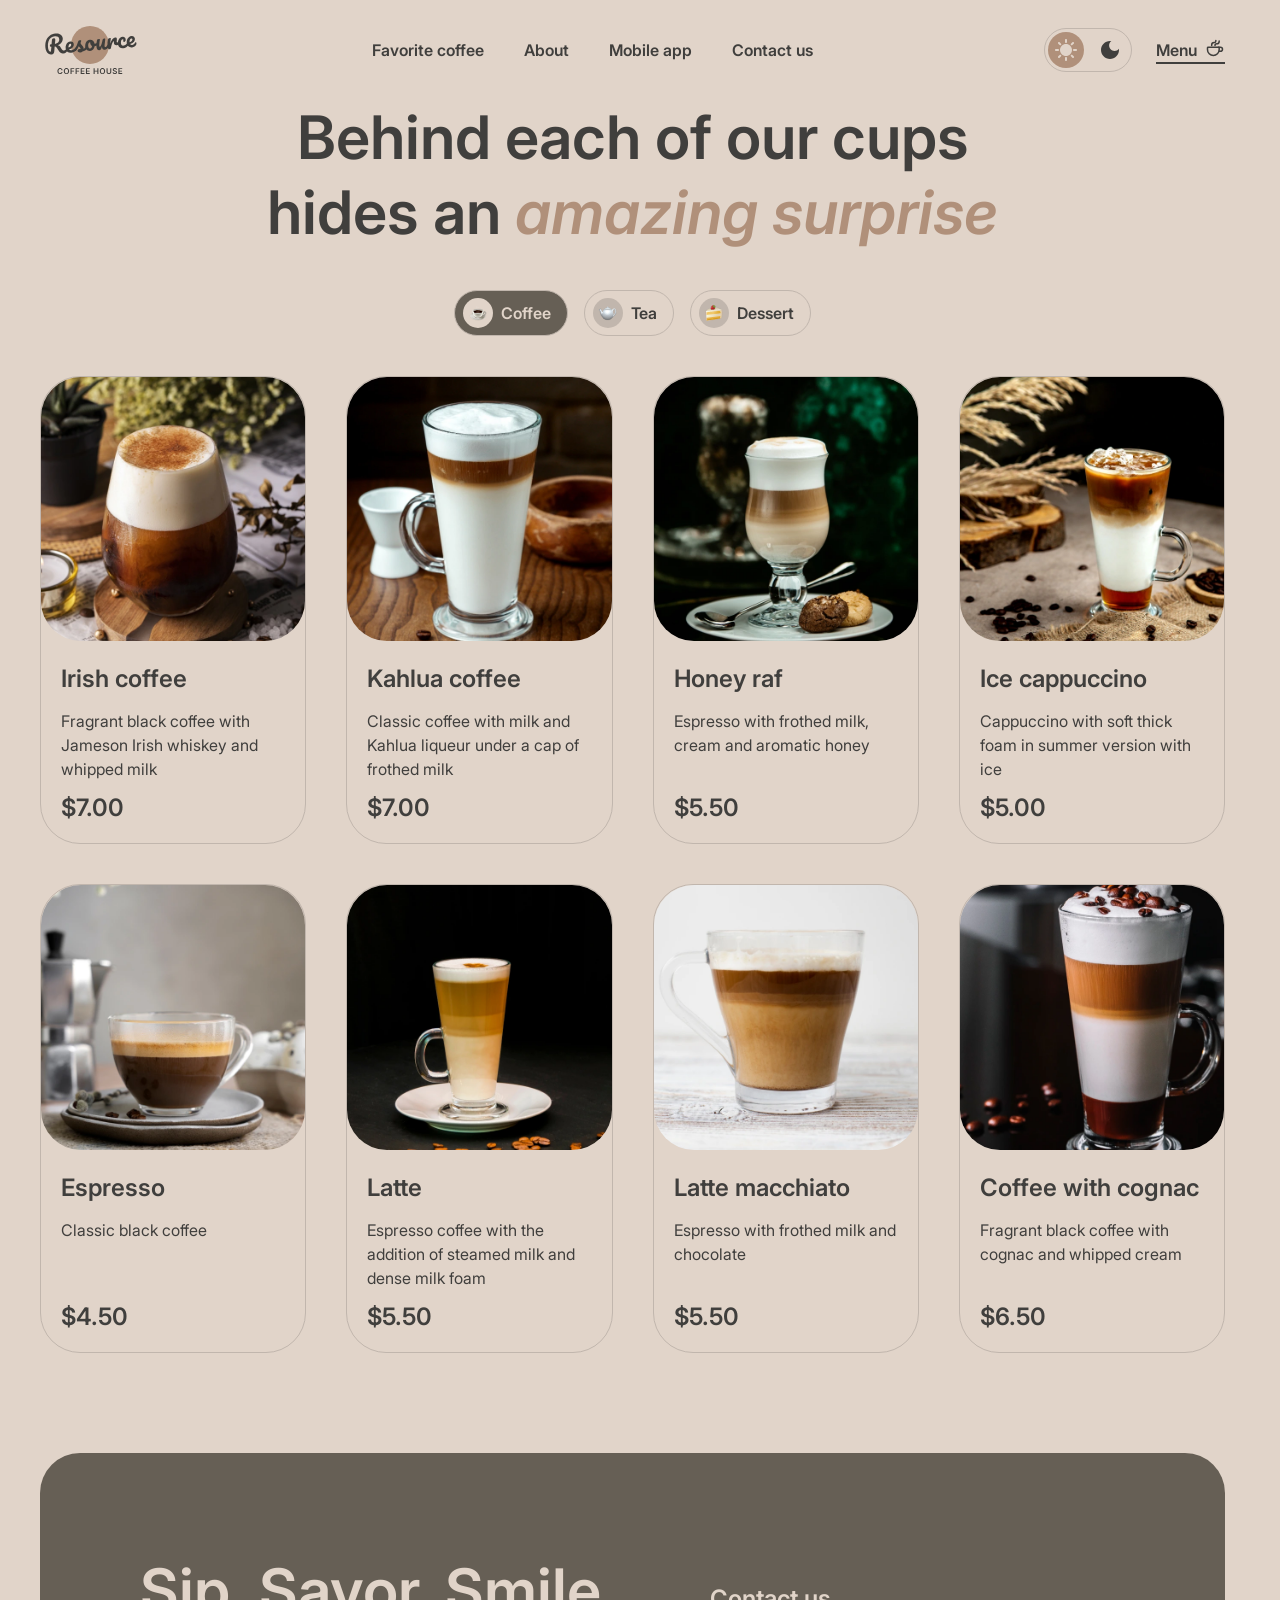
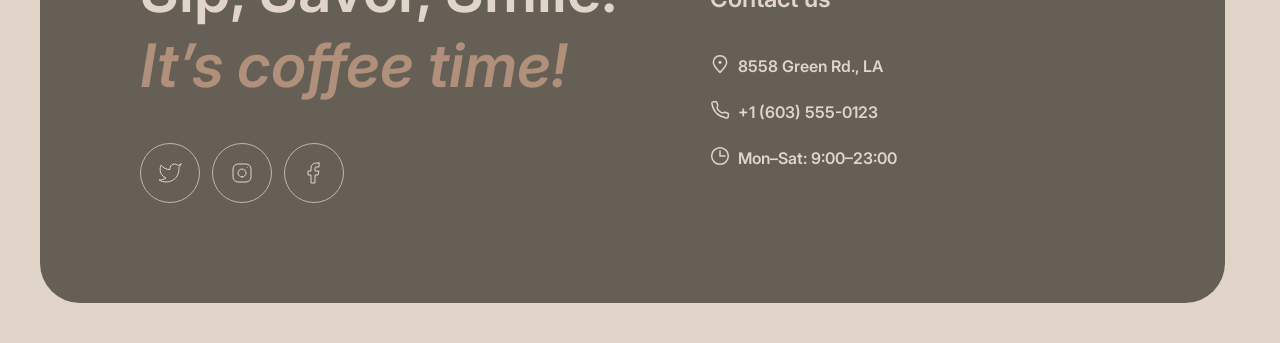
==== commit 60fbac1a: "feat: add the functionality to change categories and render catalog" ====
--- a/menu.html
+++ b/menu.html
@@ -148,7 +148,7 @@
           <div class="menu__tabs">
             <ul class="menu__tabs-list">
               <li class="menu__tabs-item">
-                <button class="menu__tabs-tab menu__tabs-tab--active">
+                <button class="menu__tabs-tab menu__tabs-tab--active" data-category="coffee">
                   <span class="menu__tabs-tab-image-wrapper">
                     <img
                       src="images/icons/coffee.svg"
@@ -161,7 +161,7 @@
                 </button>
               </li>
               <li class="menu__tabs-item">
-                <button class="menu__tabs-tab">
+                <button class="menu__tabs-tab" data-category="tea">
                   <span class="menu__tabs-tab-image-wrapper">
                     <img
                       src="images/icons/teapot.svg"
@@ -174,7 +174,7 @@
                 </button>
               </li>
               <li class="menu__tabs-item">
-                <button class="menu__tabs-tab">
+                <button class="menu__tabs-tab" data-category="dessert">
                   <span class="menu__tabs-tab-image-wrapper">
                     <img
                       src="images/icons/cake.svg"
@@ -191,167 +191,6 @@
           <div class="menu__catalog">
             <h2 class="visually-hidden">Catalog</h2>
             <ul class="menu__catalog-list">
-              <li class="menu__catalog-item">
-                <article class="catalog__card card">
-                  <div class="card__img-wrapper">
-                    <img
-                      class="card__image"
-                      src="images/catalog/coffee/coffee-1.webp"
-                      alt="Irish coffee"
-                      width="310"
-                      height="310"
-                    />
-                  </div>
-                  <div class="card__content">
-                    <h3 class="card__title">Irish coffee</h3>
-                    <p class="card__description">
-                      Fragrant black coffee with Jameson Irish whiskey and
-                      whipped milk
-                    </p>
-                    <div class="card__price">$7.00</div>
-                  </div>
-                </article>
-              </li>
-              <li class="menu__catalog-item">
-                <article class="catalog__card card">
-                  <div class="card__img-wrapper">
-                    <img
-                      class="card__image"
-                      src="images/catalog/coffee/coffee-2.webp"
-                      alt="Kahlua coffee"
-                      width="310"
-                      height="310"
-                    />
-                  </div>
-                  <div class="card__content">
-                    <h3 class="card__title">Kahlua coffee</h3>
-                    <p class="card__description">
-                      Classic coffee with milk and Kahlua liqueur under a cap of
-                      frothed milk
-                    </p>
-                    <div class="card__price">$7.00</div>
-                  </div>
-                </article>
-              </li>
-              <li class="menu__catalog-item">
-                <article class="catalog__card card">
-                  <div class="card__img-wrapper">
-                    <img
-                      class="card__image"
-                      src="images/catalog/coffee/coffee-3.webp"
-                      alt="Honey raf"
-                      width="310"
-                      height="310"
-                    />
-                  </div>
-                  <div class="card__content">
-                    <h3 class="card__title">Honey raf</h3>
-                    <p class="card__description">
-                      Espresso with frothed milk, cream and aromatic honey
-                    </p>
-                    <div class="card__price">$5.50</div>
-                  </div>
-                </article>
-              </li>
-              <li class="menu__catalog-item">
-                <article class="catalog__card card">
-                  <div class="card__img-wrapper">
-                    <img
-                      class="card__image"
-                      src="images/catalog/coffee/coffee-4.webp"
-                      alt="Ice cappuccino"
-                      width="310"
-                      height="310"
-                    />
-                  </div>
-                  <div class="card__content">
-                    <h3 class="card__title">Ice cappuccino</h3>
-                    <p class="card__description">
-                      Cappuccino with soft thick foam in summer version with ice
-                    </p>
-                    <div class="card__price">$5.00</div>
-                  </div>
-                </article>
-              </li>
-              <li class="menu__catalog-item">
-                <article class="catalog__card card">
-                  <div class="card__img-wrapper">
-                    <img
-                      class="card__image"
-                      src="images/catalog/coffee/coffee-5.webp"
-                      alt="Espresso"
-                      width="310"
-                      height="310"
-                    />
-                  </div>
-                  <div class="card__content">
-                    <h3 class="card__title">Espresso</h3>
-                    <p class="card__description">Classic black coffee</p>
-                    <div class="card__price">$4.50</div>
-                  </div>
-                </article>
-              </li>
-              <li class="menu__catalog-item">
-                <article class="catalog__card card">
-                  <div class="card__img-wrapper">
-                    <img
-                      class="card__image"
-                      src="images/catalog/coffee/coffee-6.webp"
-                      alt="Latte"
-                      width="310"
-                      height="310"
-                    />
-                  </div>
-                  <div class="card__content">
-                    <h3 class="card__title">Latte</h3>
-                    <p class="card__description">
-                      Espresso coffee with the addition of steamed milk and
-                      dense milk foam
-                    </p>
-                    <div class="card__price">$5.50</div>
-                  </div>
-                </article>
-              </li>
-              <li class="menu__catalog-item">
-                <article class="catalog__card card">
-                  <div class="card__img-wrapper">
-                    <img
-                      class="card__image"
-                      src="images/catalog/coffee/coffee-7.webp"
-                      alt="Latte macchiato"
-                      width="310"
-                      height="310"
-                    />
-                  </div>
-                  <div class="card__content">
-                    <h3 class="card__title">Latte macchiato</h3>
-                    <p class="card__description">
-                      Espresso with frothed milk and chocolate
-                    </p>
-                    <div class="card__price">$7.00</div>
-                  </div>
-                </article>
-              </li>
-              <li class="menu__catalog-item">
-                <article class="catalog__card card">
-                  <div class="card__img-wrapper">
-                    <img
-                      class="card__image"
-                      src="images/catalog/coffee/coffee-8.webp"
-                      alt="Coffee with cognac"
-                      width="310"
-                      height="310"
-                    />
-                  </div>
-                  <div class="card__content">
-                    <h3 class="card__title">Coffee with cognac</h3>
-                    <p class="card__description">
-                      Fragrant black coffee with cognac and whipped cream
-                    </p>
-                    <div class="card__price">$7.00</div>
-                  </div>
-                </article>
-              </li>
             </ul>
             <button class="menu__catalog-refresh visible-tablet">
               <svg width="24" height="24" viewBox="0 0 24 24" fill="none">
@@ -503,7 +342,7 @@
                         </clipPath>
                       </defs>
                     </svg>
-                    <time datetime="Mo-Sa 9:00-23:00">Mon–Sat: 9:00–23:00</time>
+                    <p>Mon–Sat: <time datetime="09:00">9:00</time>–<time datetime="23:00">23:00</time></p>
                   </div>
                 </li>
               </ul>
@@ -514,7 +353,7 @@
     </footer>
     <dialog class="mobile-overlay visible-tablet" id="mobileOverlay">
       <header class="mobile-overlay__header">
-        <a class="mobile-overlay__logo-link logo" href="#">
+        <a class="mobile-overlay__logo-link logo" href="index.html">
           <img
             class="logo__img"
             src="images/logo.svg"
@@ -634,6 +473,6 @@
         </nav>
       </div>
     </dialog>
-    <script src="index.js"></script>
+    <script type="module" src="./js/main.js"></script>
   </body>
 </html>
--- a/css/styles.css
+++ b/css/styles.css
@@ -374,11 +374,32 @@
   height: 2.75rem;
   display: flex;
   justify-content: space-between;
-  align-items: center;
+  position: relative;
   border: 1px solid var(--border-primary);
   border-radius: 100px;
-  padding: 4px;
+  padding: 3px;
   background-color: var(--background-page);
+}
+.theme-switch::before {
+  content: "";
+  position: absolute;
+  width: 2.25rem;
+  height: 2.25rem;
+  background-color: var(--text-accent);
+  border-radius: 50%;
+  transition-duration: var(--transition-duration);
+}
+@media (hover: hover) {
+  .theme-switch:hover::before {
+    border-radius: 20px;
+    width: 2.5625rem;
+  }
+}
+@media (hover: none) {
+  .theme-switch:active::before {
+    border-radius: 20px;
+    width: 2.5625rem;
+  }
 }
 .theme-switch__icon-wrapper {
   display: inline-flex;
@@ -386,51 +407,25 @@
   align-items: center;
   width: 2.25rem;
   aspect-ratio: 1;
-  border-radius: 50%;
-  transition-duration: var(--transition-duration);
+  z-index: 1;
 }
 .theme-switch__icon-wrapper--sun {
-  background-color: var(--text-accent);
   color: var(--text-inverse);
 }
 .theme-switch__icon-wrapper--moon {
-  background-color: transparent;
-  color: var(--text-primary);
+  color: #403F3D;
+}
+:root[data-theme=dark] .theme-switch::before {
+  transform: translateX(2.75rem);
 }
 @media (hover: hover) {
-  .theme-switch:hover .theme-switch__icon-wrapper--moon {
-    background-color: var(--border-inverse);
-    color: var(--text-inverse);
+  :root[data-theme=dark] .theme-switch:hover::before {
+    transform: translateX(2.4375rem);
   }
 }
 @media (hover: none) {
-  .theme-switch:active .theme-switch__icon-wrapper--moon {
-    background-color: var(--border-inverse);
-    color: var(--text-inverse);
-  }
-}
-:root[data-theme=dark] .theme-switch__icon-wrapper--sun {
-  background-color: transparent;
-}
-:root[data-theme=dark] .theme-switch__icon-wrapper--moon {
-  background-color: var(--text-accent);
-}
-@media (hover: hover) {
-  :root[data-theme=dark] .theme-switch:hover .theme-switch__icon-wrapper--sun {
-    background-color: var(--border-inverse);
-    color: var(--background-overlay);
-  }
-  :root[data-theme=dark] .theme-switch:hover .theme-switch__icon-wrapper--moon {
-    background-color: var(--text-accent);
-  }
-}
-@media (hover: none) {
-  :root[data-theme=dark] .theme-switch:active .theme-switch__icon-wrapper--sun {
-    background-color: var(--border-inverse);
-    color: var(--background-overlay);
-  }
-  :root[data-theme=dark] .theme-switch:active .theme-switch__icon-wrapper--moon {
-    background-color: var(--text-accent);
+  :root[data-theme=dark] .theme-switch:active::before {
+    transform: translateX(2.4375rem);
   }
 }
 
@@ -678,6 +673,18 @@
   background-color: var(--text-inverse);
   border-radius: 100px;
   color: #2d2d2d;
+  -moz-column-gap: 0.5rem;
+       column-gap: 0.5rem;
+}
+@media (hover: hover) {
+  .hero__button:hover {
+    background-color: var(--text-accent);
+  }
+}
+@media (hover: none) {
+  .hero__button:active {
+    background-color: var(--text-accent);
+  }
 }
 .hero__video {
   position: absolute;
@@ -713,7 +720,23 @@
     display: contents;
   }
 }
+.slider__viewport {
+  max-width: 30rem;
+}
+.slider__track {
+  display: flex;
+  width: 100%;
+  scroll-snap-type: x mandatory;
+  scroll-behavior: smooth;
+  overflow: scroll;
+  scrollbar-width: none;
+}
+.slider__track::-webkit-scrollbar {
+  display: none;
+}
 .slider__slide {
+  scroll-snap-align: start;
+  min-width: 100%;
   display: flex;
   flex-direction: column;
   row-gap: 1.25rem;
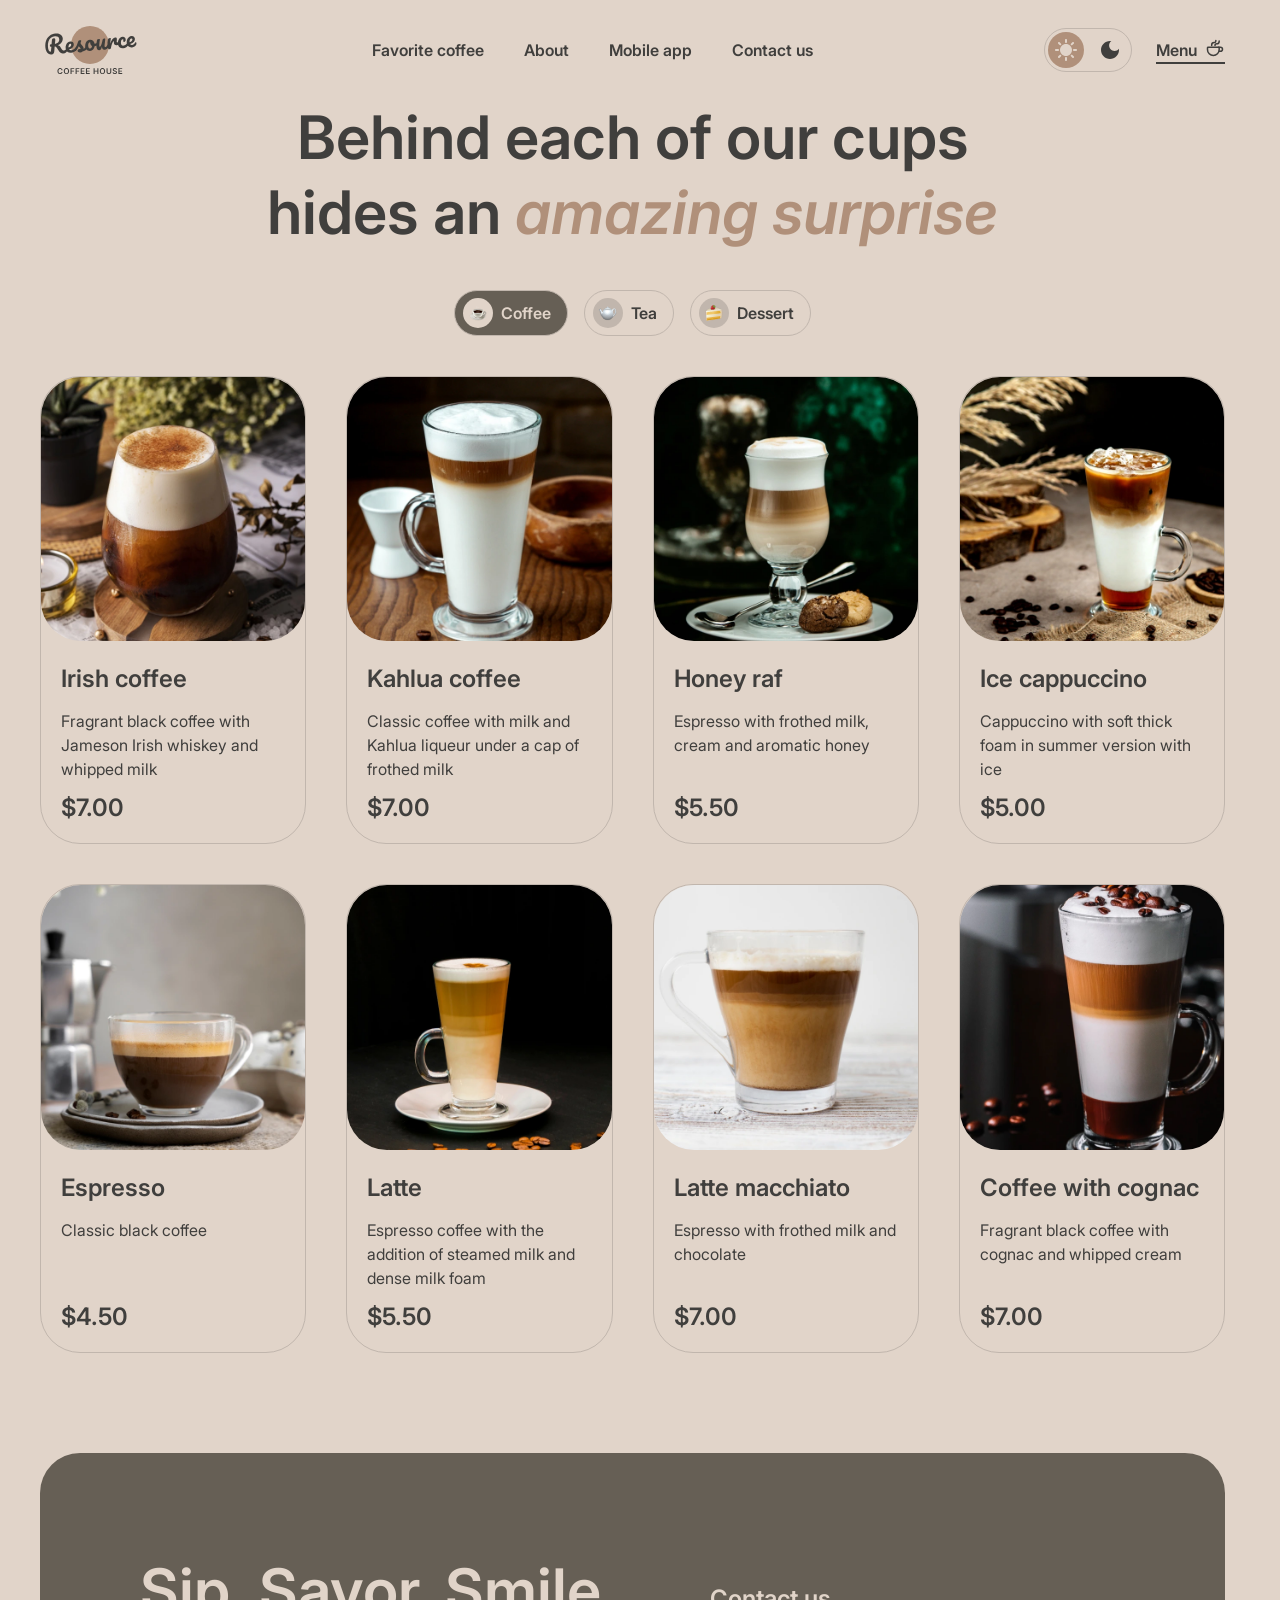
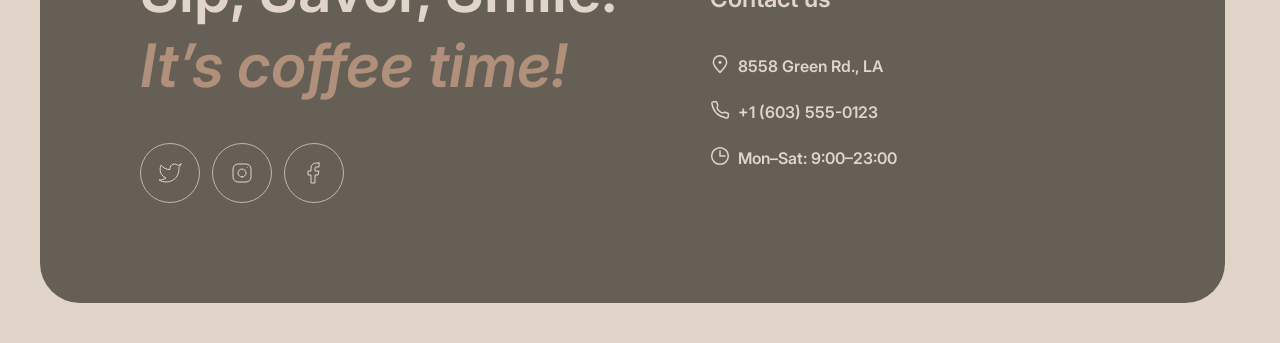
==== commit 418ff2b5: "Merge ed97d660237bb9e177c90e0845f7ea9c922f30f4 into 1988e77f43934eedc78611583fcde40fdc7bdb37" ====
--- a/menu.html
+++ b/menu.html
@@ -148,7 +148,7 @@
           <div class="menu__tabs">
             <ul class="menu__tabs-list">
               <li class="menu__tabs-item">
-                <button class="menu__tabs-tab menu__tabs-tab--active" data-category="coffee">
+                <button class="menu__tabs-tab menu__tabs-tab--active">
                   <span class="menu__tabs-tab-image-wrapper">
                     <img
                       src="images/icons/coffee.svg"
@@ -161,7 +161,7 @@
                 </button>
               </li>
               <li class="menu__tabs-item">
-                <button class="menu__tabs-tab" data-category="tea">
+                <button class="menu__tabs-tab">
                   <span class="menu__tabs-tab-image-wrapper">
                     <img
                       src="images/icons/teapot.svg"
@@ -174,7 +174,7 @@
                 </button>
               </li>
               <li class="menu__tabs-item">
-                <button class="menu__tabs-tab" data-category="dessert">
+                <button class="menu__tabs-tab">
                   <span class="menu__tabs-tab-image-wrapper">
                     <img
                       src="images/icons/cake.svg"
@@ -191,6 +191,167 @@
           <div class="menu__catalog">
             <h2 class="visually-hidden">Catalog</h2>
             <ul class="menu__catalog-list">
+              <li class="menu__catalog-item">
+                <article class="catalog__card card">
+                  <div class="card__img-wrapper">
+                    <img
+                      class="card__image"
+                      src="images/catalog/coffee/coffee-1.webp"
+                      alt="Irish coffee"
+                      width="310"
+                      height="310"
+                    />
+                  </div>
+                  <div class="card__content">
+                    <h3 class="card__title">Irish coffee</h3>
+                    <p class="card__description">
+                      Fragrant black coffee with Jameson Irish whiskey and
+                      whipped milk
+                    </p>
+                    <div class="card__price">$7.00</div>
+                  </div>
+                </article>
+              </li>
+              <li class="menu__catalog-item">
+                <article class="catalog__card card">
+                  <div class="card__img-wrapper">
+                    <img
+                      class="card__image"
+                      src="images/catalog/coffee/coffee-2.webp"
+                      alt="Kahlua coffee"
+                      width="310"
+                      height="310"
+                    />
+                  </div>
+                  <div class="card__content">
+                    <h3 class="card__title">Kahlua coffee</h3>
+                    <p class="card__description">
+                      Classic coffee with milk and Kahlua liqueur under a cap of
+                      frothed milk
+                    </p>
+                    <div class="card__price">$7.00</div>
+                  </div>
+                </article>
+              </li>
+              <li class="menu__catalog-item">
+                <article class="catalog__card card">
+                  <div class="card__img-wrapper">
+                    <img
+                      class="card__image"
+                      src="images/catalog/coffee/coffee-3.webp"
+                      alt="Honey raf"
+                      width="310"
+                      height="310"
+                    />
+                  </div>
+                  <div class="card__content">
+                    <h3 class="card__title">Honey raf</h3>
+                    <p class="card__description">
+                      Espresso with frothed milk, cream and aromatic honey
+                    </p>
+                    <div class="card__price">$5.50</div>
+                  </div>
+                </article>
+              </li>
+              <li class="menu__catalog-item">
+                <article class="catalog__card card">
+                  <div class="card__img-wrapper">
+                    <img
+                      class="card__image"
+                      src="images/catalog/coffee/coffee-4.webp"
+                      alt="Ice cappuccino"
+                      width="310"
+                      height="310"
+                    />
+                  </div>
+                  <div class="card__content">
+                    <h3 class="card__title">Ice cappuccino</h3>
+                    <p class="card__description">
+                      Cappuccino with soft thick foam in summer version with ice
+                    </p>
+                    <div class="card__price">$5.00</div>
+                  </div>
+                </article>
+              </li>
+              <li class="menu__catalog-item">
+                <article class="catalog__card card">
+                  <div class="card__img-wrapper">
+                    <img
+                      class="card__image"
+                      src="images/catalog/coffee/coffee-5.webp"
+                      alt="Espresso"
+                      width="310"
+                      height="310"
+                    />
+                  </div>
+                  <div class="card__content">
+                    <h3 class="card__title">Espresso</h3>
+                    <p class="card__description">Classic black coffee</p>
+                    <div class="card__price">$4.50</div>
+                  </div>
+                </article>
+              </li>
+              <li class="menu__catalog-item">
+                <article class="catalog__card card">
+                  <div class="card__img-wrapper">
+                    <img
+                      class="card__image"
+                      src="images/catalog/coffee/coffee-6.webp"
+                      alt="Latte"
+                      width="310"
+                      height="310"
+                    />
+                  </div>
+                  <div class="card__content">
+                    <h3 class="card__title">Latte</h3>
+                    <p class="card__description">
+                      Espresso coffee with the addition of steamed milk and
+                      dense milk foam
+                    </p>
+                    <div class="card__price">$5.50</div>
+                  </div>
+                </article>
+              </li>
+              <li class="menu__catalog-item">
+                <article class="catalog__card card">
+                  <div class="card__img-wrapper">
+                    <img
+                      class="card__image"
+                      src="images/catalog/coffee/coffee-7.webp"
+                      alt="Latte macchiato"
+                      width="310"
+                      height="310"
+                    />
+                  </div>
+                  <div class="card__content">
+                    <h3 class="card__title">Latte macchiato</h3>
+                    <p class="card__description">
+                      Espresso with frothed milk and chocolate
+                    </p>
+                    <div class="card__price">$7.00</div>
+                  </div>
+                </article>
+              </li>
+              <li class="menu__catalog-item">
+                <article class="catalog__card card">
+                  <div class="card__img-wrapper">
+                    <img
+                      class="card__image"
+                      src="images/catalog/coffee/coffee-8.webp"
+                      alt="Coffee with cognac"
+                      width="310"
+                      height="310"
+                    />
+                  </div>
+                  <div class="card__content">
+                    <h3 class="card__title">Coffee with cognac</h3>
+                    <p class="card__description">
+                      Fragrant black coffee with cognac and whipped cream
+                    </p>
+                    <div class="card__price">$7.00</div>
+                  </div>
+                </article>
+              </li>
             </ul>
             <button class="menu__catalog-refresh visible-tablet">
               <svg width="24" height="24" viewBox="0 0 24 24" fill="none">
@@ -473,6 +634,6 @@
         </nav>
       </div>
     </dialog>
-    <script type="module" src="./js/main.js"></script>
+    <script src="index.js"></script>
   </body>
 </html>
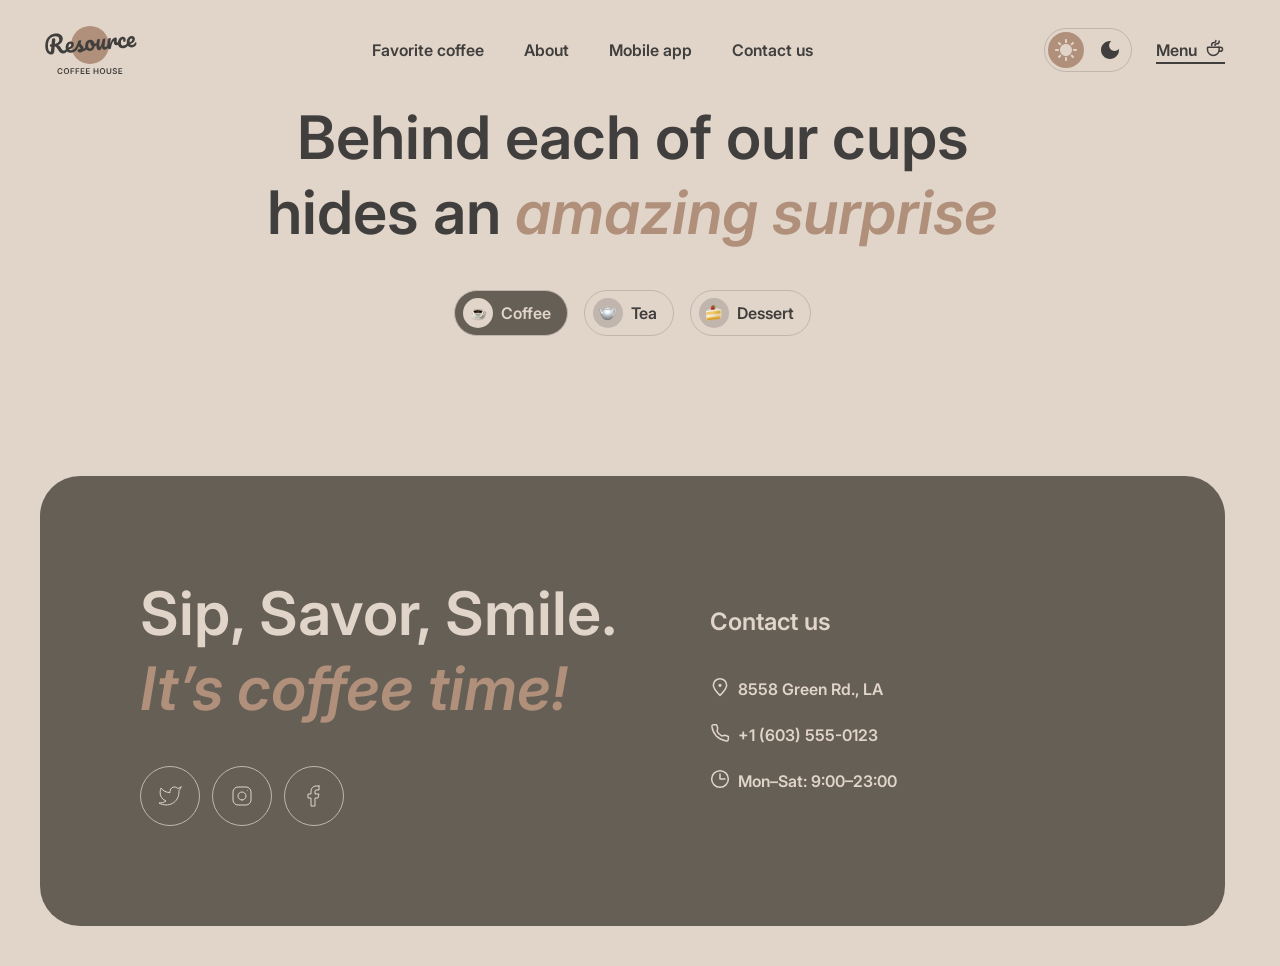
==== commit 13bfea7b: "fix: fix dialog scroll" ====
--- a/menu.html
+++ b/menu.html
@@ -148,7 +148,7 @@
           <div class="menu__tabs">
             <ul class="menu__tabs-list">
               <li class="menu__tabs-item">
-                <button class="menu__tabs-tab menu__tabs-tab--active">
+                <button class="menu__tabs-tab menu__tabs-tab--active" data-category="coffee">
                   <span class="menu__tabs-tab-image-wrapper">
                     <img
                       src="images/icons/coffee.svg"
@@ -161,7 +161,7 @@
                 </button>
               </li>
               <li class="menu__tabs-item">
-                <button class="menu__tabs-tab">
+                <button class="menu__tabs-tab" data-category="tea">
                   <span class="menu__tabs-tab-image-wrapper">
                     <img
                       src="images/icons/teapot.svg"
@@ -174,7 +174,7 @@
                 </button>
               </li>
               <li class="menu__tabs-item">
-                <button class="menu__tabs-tab">
+                <button class="menu__tabs-tab" data-category="dessert">
                   <span class="menu__tabs-tab-image-wrapper">
                     <img
                       src="images/icons/cake.svg"
@@ -191,167 +191,6 @@
           <div class="menu__catalog">
             <h2 class="visually-hidden">Catalog</h2>
             <ul class="menu__catalog-list">
-              <li class="menu__catalog-item">
-                <article class="catalog__card card">
-                  <div class="card__img-wrapper">
-                    <img
-                      class="card__image"
-                      src="images/catalog/coffee/coffee-1.webp"
-                      alt="Irish coffee"
-                      width="310"
-                      height="310"
-                    />
-                  </div>
-                  <div class="card__content">
-                    <h3 class="card__title">Irish coffee</h3>
-                    <p class="card__description">
-                      Fragrant black coffee with Jameson Irish whiskey and
-                      whipped milk
-                    </p>
-                    <div class="card__price">$7.00</div>
-                  </div>
-                </article>
-              </li>
-              <li class="menu__catalog-item">
-                <article class="catalog__card card">
-                  <div class="card__img-wrapper">
-                    <img
-                      class="card__image"
-                      src="images/catalog/coffee/coffee-2.webp"
-                      alt="Kahlua coffee"
-                      width="310"
-                      height="310"
-                    />
-                  </div>
-                  <div class="card__content">
-                    <h3 class="card__title">Kahlua coffee</h3>
-                    <p class="card__description">
-                      Classic coffee with milk and Kahlua liqueur under a cap of
-                      frothed milk
-                    </p>
-                    <div class="card__price">$7.00</div>
-                  </div>
-                </article>
-              </li>
-              <li class="menu__catalog-item">
-                <article class="catalog__card card">
-                  <div class="card__img-wrapper">
-                    <img
-                      class="card__image"
-                      src="images/catalog/coffee/coffee-3.webp"
-                      alt="Honey raf"
-                      width="310"
-                      height="310"
-                    />
-                  </div>
-                  <div class="card__content">
-                    <h3 class="card__title">Honey raf</h3>
-                    <p class="card__description">
-                      Espresso with frothed milk, cream and aromatic honey
-                    </p>
-                    <div class="card__price">$5.50</div>
-                  </div>
-                </article>
-              </li>
-              <li class="menu__catalog-item">
-                <article class="catalog__card card">
-                  <div class="card__img-wrapper">
-                    <img
-                      class="card__image"
-                      src="images/catalog/coffee/coffee-4.webp"
-                      alt="Ice cappuccino"
-                      width="310"
-                      height="310"
-                    />
-                  </div>
-                  <div class="card__content">
-                    <h3 class="card__title">Ice cappuccino</h3>
-                    <p class="card__description">
-                      Cappuccino with soft thick foam in summer version with ice
-                    </p>
-                    <div class="card__price">$5.00</div>
-                  </div>
-                </article>
-              </li>
-              <li class="menu__catalog-item">
-                <article class="catalog__card card">
-                  <div class="card__img-wrapper">
-                    <img
-                      class="card__image"
-                      src="images/catalog/coffee/coffee-5.webp"
-                      alt="Espresso"
-                      width="310"
-                      height="310"
-                    />
-                  </div>
-                  <div class="card__content">
-                    <h3 class="card__title">Espresso</h3>
-                    <p class="card__description">Classic black coffee</p>
-                    <div class="card__price">$4.50</div>
-                  </div>
-                </article>
-              </li>
-              <li class="menu__catalog-item">
-                <article class="catalog__card card">
-                  <div class="card__img-wrapper">
-                    <img
-                      class="card__image"
-                      src="images/catalog/coffee/coffee-6.webp"
-                      alt="Latte"
-                      width="310"
-                      height="310"
-                    />
-                  </div>
-                  <div class="card__content">
-                    <h3 class="card__title">Latte</h3>
-                    <p class="card__description">
-                      Espresso coffee with the addition of steamed milk and
-                      dense milk foam
-                    </p>
-                    <div class="card__price">$5.50</div>
-                  </div>
-                </article>
-              </li>
-              <li class="menu__catalog-item">
-                <article class="catalog__card card">
-                  <div class="card__img-wrapper">
-                    <img
-                      class="card__image"
-                      src="images/catalog/coffee/coffee-7.webp"
-                      alt="Latte macchiato"
-                      width="310"
-                      height="310"
-                    />
-                  </div>
-                  <div class="card__content">
-                    <h3 class="card__title">Latte macchiato</h3>
-                    <p class="card__description">
-                      Espresso with frothed milk and chocolate
-                    </p>
-                    <div class="card__price">$7.00</div>
-                  </div>
-                </article>
-              </li>
-              <li class="menu__catalog-item">
-                <article class="catalog__card card">
-                  <div class="card__img-wrapper">
-                    <img
-                      class="card__image"
-                      src="images/catalog/coffee/coffee-8.webp"
-                      alt="Coffee with cognac"
-                      width="310"
-                      height="310"
-                    />
-                  </div>
-                  <div class="card__content">
-                    <h3 class="card__title">Coffee with cognac</h3>
-                    <p class="card__description">
-                      Fragrant black coffee with cognac and whipped cream
-                    </p>
-                    <div class="card__price">$7.00</div>
-                  </div>
-                </article>
-              </li>
             </ul>
             <button class="menu__catalog-refresh visible-tablet">
               <svg width="24" height="24" viewBox="0 0 24 24" fill="none">
@@ -596,8 +435,8 @@
               >
             </li>
             <li class="mobile-overlay__menu-item">
-              <a class="mobile-overlay__menu-link" href="menu.html"
-                >Menu
+              <a class="mobile-overlay__menu-link" href="index.html"
+                >Home
                 <svg width="40" height="40" viewBox="0 0 40 40" fill="none">
                   <path
                     d="M28.3335 18.9333V25C28.3335 30.5228 23.8563 35 18.3335 35H15.0002C9.47731 35 5.00016 30.5228 5.00016 25V18.9333C5.00016 18.602 5.26879 18.3333 5.60016 18.3333H27.7335C28.0649 18.3333 28.3335 18.602 28.3335 18.9333Z"
@@ -634,6 +473,6 @@
         </nav>
       </div>
     </dialog>
-    <script src="index.js"></script>
+    <script type="module" src="./js/main.js"></script>
   </body>
 </html>
--- a/css/styles.css
+++ b/css/styles.css
@@ -322,6 +322,10 @@
   }
 }
 
+body:has(dialog[open]) {
+  overflow: hidden;
+}
+
 .container {
   max-width: var(--container-width);
   padding-inline: var(--container-padding-x);
@@ -446,6 +450,7 @@
   height: 2px;
   background-color: var(--text-primary);
   border-radius: 5px;
+  transition-duration: var(--transition-duration);
 }
 .burger-button::before {
   top: 1rem;
